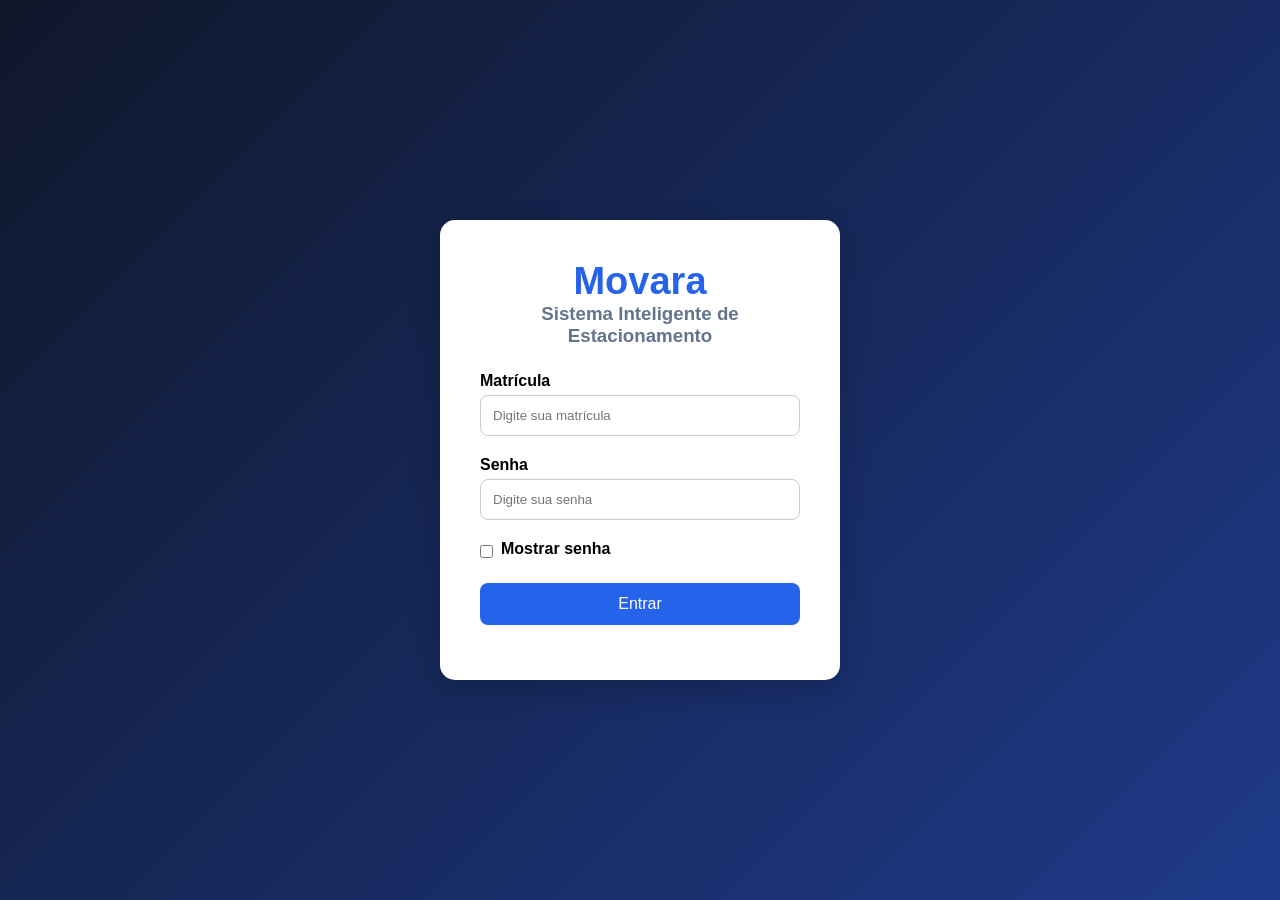
==== Movara/Index.html @ df45c505 "Add files via upload" ====
<!DOCTYPE html>
<html lang="pt-BR">
    <head>
        <meta charset="UTF-8">
        <meta name="viewport" content="width=device-width,initial-scale=1.0">
        <title>Movara - Login</title>
        <link rel="stylesheet" href="css/login.css">
    </head>
    <body>
        <div class="login-card">
            <h1>Movara</h1>
            <h3>Sistema Inteligente de Estacionamento</h3>

            <form id="loginForm">
                <label for="matricula">Matrícula</label>
                <input
                type="text"
                id="matricula"
                placeholder="Digite sua matrícula" required>
                <label for="senha">Senha</label>
                <input
                type="password"
                id="senha"
                placeholder="Digite sua senha" required>
                <div class="mostrar-senha">
                <input 
                type="checkbox" 
                id="mostrarSenha"> 
                <label for="mostrarSenha">Mostrar senha</label>
                </div>
                <button type="submit">Entrar</button>
            </form>
            <p id="mensagem"></p>
        </div>
        </div>
        <script src="js/login.js"></script>
    </body>
</html>
---- Movara/css/login.css ----
*{
    margin: 0;
    padding: 0;
    box-sizing: border-box;
    font-family: 'Segoe UI', sans-serif;
}

body{
    background: linear-gradient(
        135deg,
        #0f172a,
        #1e3a8a
    );

    display: flex;
    justify-content: center;
    align-items: center;
    min-height: 100vh;
}

.login-card{
    background: white;
    width: 90%;
    max-width: 400px;
    padding: 40px;
    border-radius: 15px;
    box-shadow: 0 10px 30px rgba(0, 0, 0, 0.2);
}

h1{
    color: #2563eb;
    font-size: 38px;
    text-align: center;
}

h3{
    text-align: center;
    color: #64748b;
    margin-bottom: 25px;
}

label{
    display: block;
    margin-bottom: 5px;
    font-weight: bold;
}

input{
    width: 100%;
    padding: 12px;
    margin-bottom: 20px;
    border: 1px solid #ccc;
    border-radius: 8px;
}

button{
    width: 100%;
    padding: 12px;
    border: none;
    border-radius: 8px;
    background: #2563eb;
    color: white;
    cursor: pointer;
    font-size: 16px;
    transition: .3s;
}

buttond:hover{
    background: #1d4ed8;
    transform: translateY(-2px);
}

#mensagem{
margin-top: 15px;
text-align: center;
}

.mostrar-senha{
    display: flex;
    align-items: center;
    gap: 8px;
    margin-bottom: 20px;
}

.mostrar-senha input{
    width: auto;
    margin: 0;
}
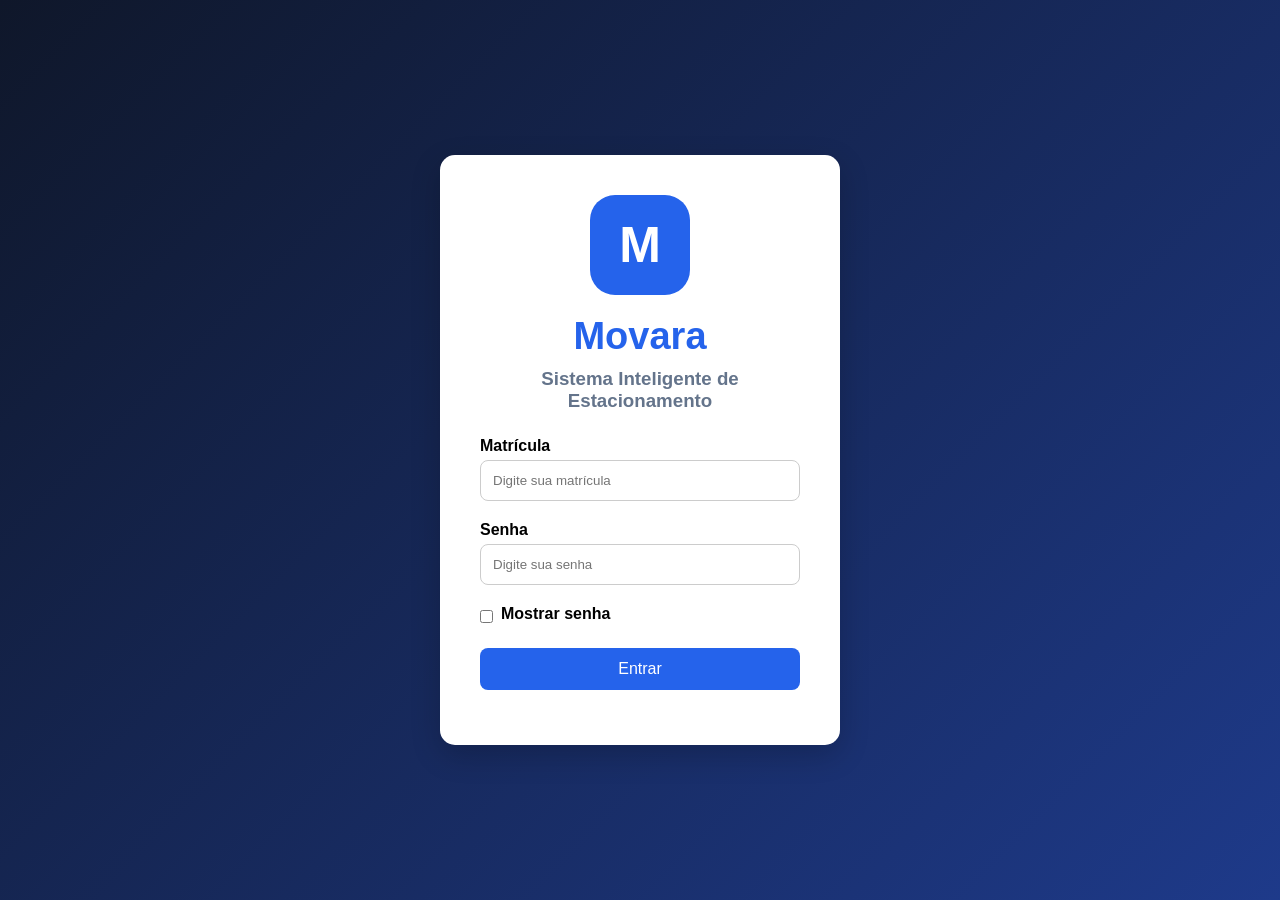
==== commit c930d8a3: "Add files via upload" ====
--- a/Movara/Index.html
+++ b/Movara/Index.html
@@ -8,6 +8,9 @@
     </head>
     <body>
         <div class="login-card">
+            <div class="logo-m">
+            M
+            </div>
             <h1>Movara</h1>
             <h3>Sistema Inteligente de Estacionamento</h3>
 
--- a/Movara/css/login.css
+++ b/Movara/css/login.css
@@ -31,12 +31,14 @@
     color: #2563eb;
     font-size: 38px;
     text-align: center;
+
 }
 
 h3{
     text-align: center;
     color: #64748b;
     margin-bottom: 25px;
+    margin-top: 10px;
 }
 
 label{
@@ -85,4 +87,23 @@
 .mostrar-senha input{
     width: auto;
     margin: 0;
+}
+
+.logo-m{
+    width:100px;
+    height:100px;
+    border-radius: 25%;
+
+    background:#2563eb;
+
+    color:white;
+
+    font-size:50px;
+    font-weight:700;
+
+    display:flex;
+    align-items:center;
+    justify-content:center;
+
+    margin:0 auto 20px;
 }
